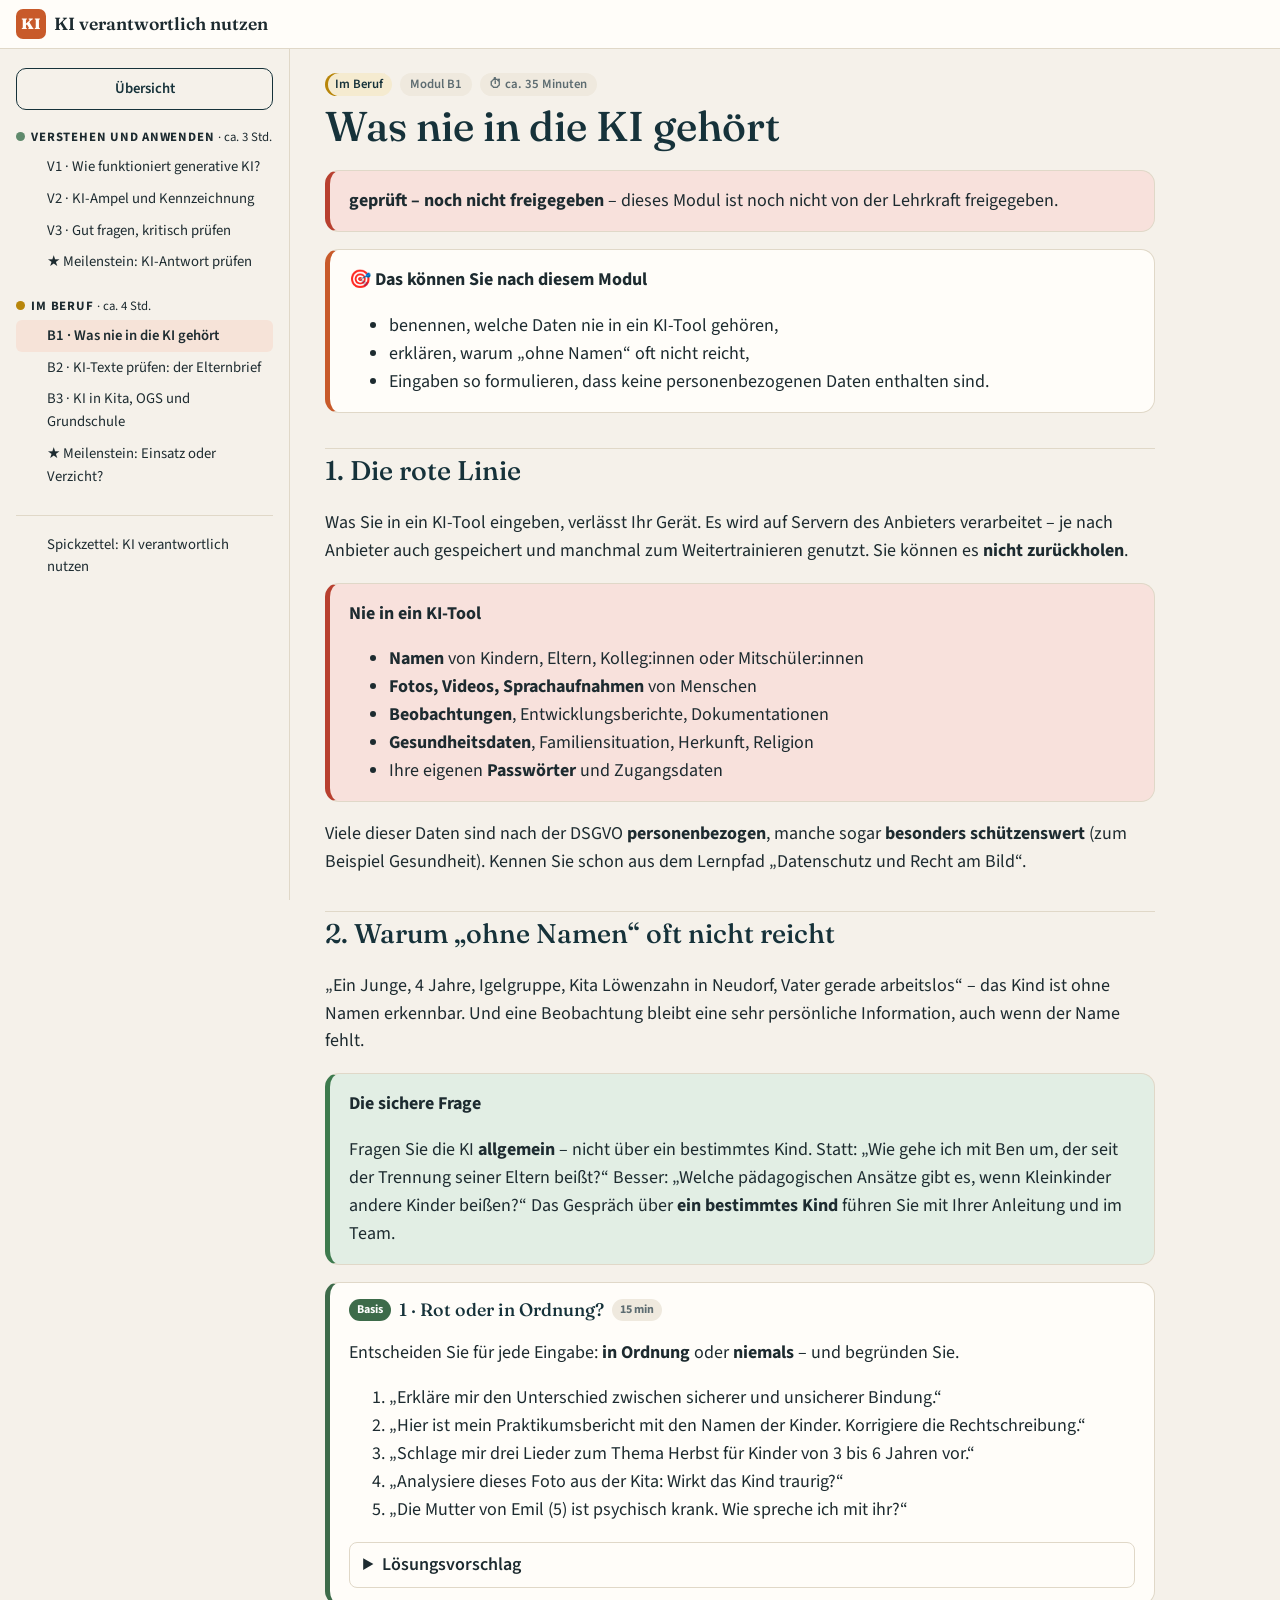
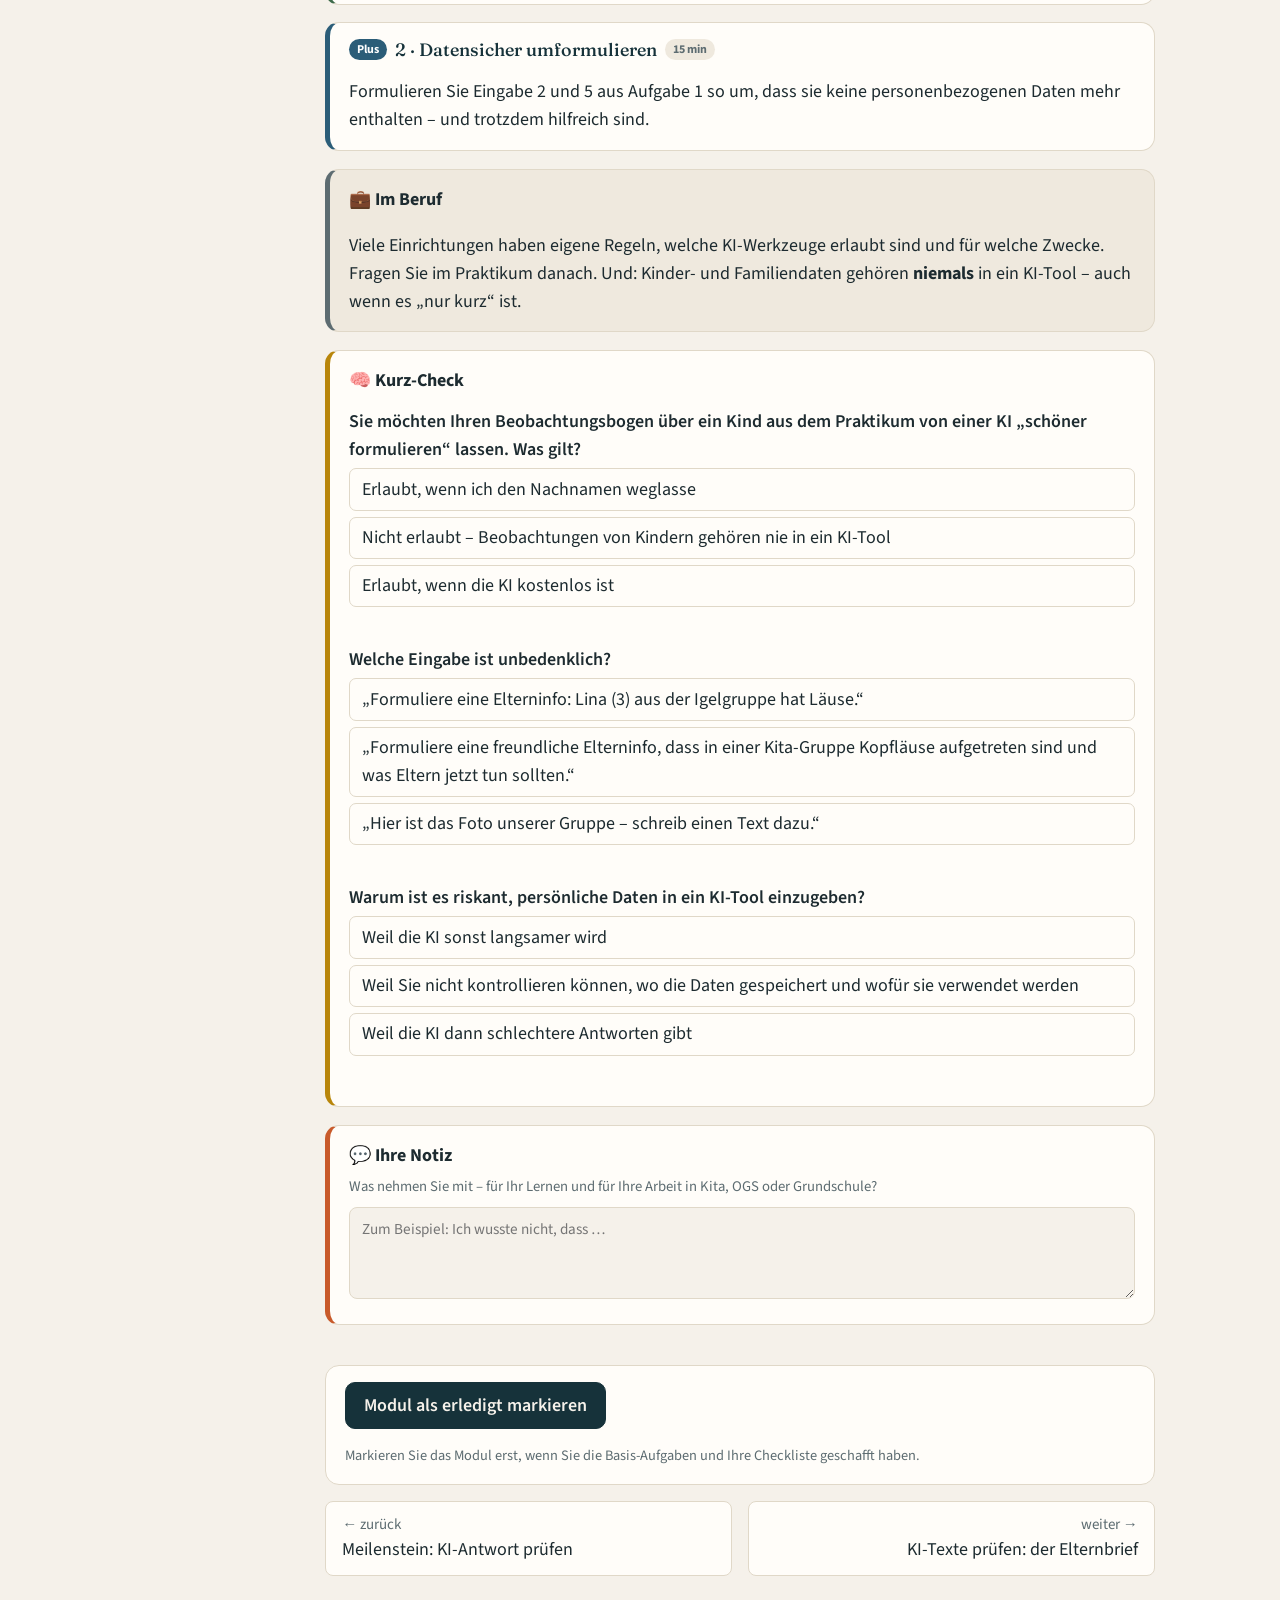
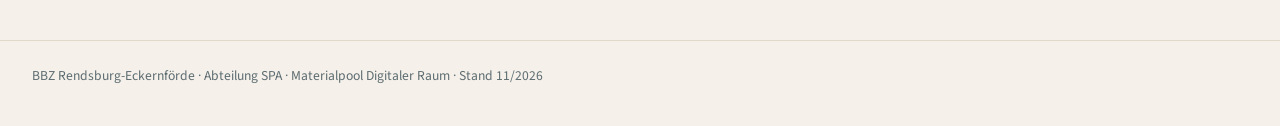
==== docs/b1-was-nie-in-die-ki-gehort.html @ ef4f95c1 "Lernpfad KI verantwortlich nutzen: 8 Module (geprüft), Spickzettel, Lehrkräfteseite, Quellen; Web-Ve" ====
<!doctype html>
<html lang="de">
<head>
<meta charset="utf-8">
<meta name="viewport" content="width=device-width, initial-scale=1">
<title>Was nie in die KI gehört – KI verantwortlich nutzen</title>
<link rel="stylesheet" href="assets/css/style.css">
<link rel="stylesheet" href="assets/css/kurs.css">
<script src="assets/js/kurs.js"></script>
<script src="assets/js/medien.js" defer></script>
<script src="assets/js/app.js" defer></script>
</head>
<body data-module="b1">
<header id="topbar"></header>
<div class="layout">
<nav id="sidebar" aria-label="Lernpfad"></nav>
<main>
<div class="box warn"><strong>geprüft – noch nicht freigegeben</strong> – dieses Modul ist noch nicht von der Lehrkraft freigegeben.</div><div class="box goals"><div class="box-title">🎯 Das können Sie nach diesem Modul</div><ul><li>benennen, welche Daten nie in ein KI-Tool gehören,</li><li>erklären, warum „ohne Namen“ oft nicht reicht,</li><li>Eingaben so formulieren, dass keine personenbezogenen Daten enthalten sind.</li></ul></div><h2>1. Die rote Linie</h2>
<p>Was Sie in ein KI-Tool eingeben, verlässt Ihr Gerät. Es wird auf Servern des Anbieters verarbeitet – je nach Anbieter auch gespeichert und manchmal zum Weitertrainieren genutzt. Sie können es <strong>nicht zurückholen</strong>.</p>
<div class="box warn"><div class="box-title">Nie in ein KI-Tool</div><ul>
<li><strong>Namen</strong> von Kindern, Eltern, Kolleg:innen oder Mitschüler:innen</li>
<li><strong>Fotos, Videos, Sprachaufnahmen</strong> von Menschen</li>
<li><strong>Beobachtungen</strong>, Entwicklungsberichte, Dokumentationen</li>
<li><strong>Gesundheitsdaten</strong>, Familiensituation, Herkunft, Religion</li>
<li>Ihre eigenen <strong>Passwörter</strong> und Zugangsdaten</li>
</ul>
</div><p>Viele dieser Daten sind nach der DSGVO <strong>personenbezogen</strong>, manche sogar <strong>besonders schützenswert</strong> (zum Beispiel Gesundheit). Kennen Sie schon aus dem Lernpfad „Datenschutz und Recht am Bild“.</p>
<h2>2. Warum „ohne Namen“ oft nicht reicht</h2>
<p>„Ein Junge, 4 Jahre, Igelgruppe, Kita Löwenzahn in Neudorf, Vater gerade arbeitslos“ – das Kind ist ohne Namen erkennbar. Und eine Beobachtung bleibt eine sehr persönliche Information, auch wenn der Name fehlt.</p>
<div class="box tip"><div class="box-title">Die sichere Frage</div><p>Fragen Sie die KI <strong>allgemein</strong> – nicht über ein bestimmtes Kind.
Statt: „Wie gehe ich mit Ben um, der seit der Trennung seiner Eltern beißt?“
Besser: „Welche pädagogischen Ansätze gibt es, wenn Kleinkinder andere Kinder beißen?“
Das Gespräch über <strong>ein bestimmtes Kind</strong> führen Sie mit Ihrer Anleitung und im Team.</p>
</div><div class="box task basis"><div class="task-head"><span class="lvl basis">Basis</span><h3>1 · Rot oder in Ordnung?</h3><span class="lvl time">15 min</span></div><p>Entscheiden Sie für jede Eingabe: <strong>in Ordnung</strong> oder <strong>niemals</strong> – und begründen Sie.</p>
<ol>
<li>„Erkläre mir den Unterschied zwischen sicherer und unsicherer Bindung.“</li>
<li>„Hier ist mein Praktikumsbericht mit den Namen der Kinder. Korrigiere die Rechtschreibung.“</li>
<li>„Schlage mir drei Lieder zum Thema Herbst für Kinder von 3 bis 6 Jahren vor.“</li>
<li>„Analysiere dieses Foto aus der Kita: Wirkt das Kind traurig?“</li>
<li>„Die Mutter von Emil (5) ist psychisch krank. Wie spreche ich mit ihr?“</li>
</ol>
<details><summary>Lösungsvorschlag</summary><ol>
<li><strong>In Ordnung</strong> – allgemeine Fachfrage.</li>
<li><strong>Niemals</strong> – Namen und Praxisdaten. Erst alle Namen und erkennbaren Angaben entfernen; Beobachtungen ganz herauslassen.</li>
<li><strong>In Ordnung.</strong></li>
<li><strong>Niemals</strong> – Foto eines Kindes.</li>
<li><strong>Niemals</strong> – Name und Gesundheitsdaten. Allgemein fragen („Wie führe ich ein wertschätzendes Elterngespräch in einer belastenden Familiensituation?“) und den konkreten Fall mit der Anleitung besprechen.</li>
</ol>
</details></div><div class="box task plus"><div class="task-head"><span class="lvl plus">Plus</span><h3>2 · Datensicher umformulieren</h3><span class="lvl time">15 min</span></div><p>Formulieren Sie Eingabe 2 und 5 aus Aufgabe 1 so um, dass sie keine personenbezogenen Daten mehr enthalten – und trotzdem hilfreich sind.</p>
</div><div class="box note"><div class="box-title">💼 Im Beruf</div><p>Viele Einrichtungen haben eigene Regeln, welche KI-Werkzeuge erlaubt sind und für welche Zwecke. Fragen Sie im Praktikum danach. Und: Kinder- und Familiendaten gehören <strong>niemals</strong> in ein KI-Tool – auch wenn es „nur kurz“ ist.</p>
</div><div class="box quiz"><div class="box-title">🧠 Kurz-Check</div><div class="qa" data-right="2"><p class="q">Sie möchten Ihren Beobachtungsbogen über ein Kind aus dem Praktikum von einer KI „schöner formulieren“ lassen. Was gilt?</p><ol><li>Erlaubt, wenn ich den Nachnamen weglasse</li><li>Nicht erlaubt – Beobachtungen von Kindern gehören nie in ein KI-Tool</li><li>Erlaubt, wenn die KI kostenlos ist</li></ol><p class="fb" data-ok="Richtig. Beobachtungen sind sehr persönliche Daten über ein Kind – sie gehören nie in ein KI-Tool." data-no="Auch ohne Nachnamen bleibt die Beobachtung eine persönliche Information über ein bestimmtes Kind. Sie gehört nie in ein KI-Tool."></p></div><div class="qa" data-right="2"><p class="q">Welche Eingabe ist unbedenklich?</p><ol><li>„Formuliere eine Elterninfo: Lina (3) aus der Igelgruppe hat Läuse.“</li><li>„Formuliere eine freundliche Elterninfo, dass in einer Kita-Gruppe Kopfläuse aufgetreten sind und was Eltern jetzt tun sollten.“</li><li>„Hier ist das Foto unserer Gruppe – schreib einen Text dazu.“</li></ol><p class="fb" data-ok="Genau. Allgemein formuliert, ohne Namen, Gruppe oder Foto." data-no="Namen, Gruppen und Fotos machen Kinder erkennbar. Formulieren Sie die Eingabe allgemein."></p></div><div class="qa" data-right="2"><p class="q">Warum ist es riskant, persönliche Daten in ein KI-Tool einzugeben?</p><ol><li>Weil die KI sonst langsamer wird</li><li>Weil Sie nicht kontrollieren können, wo die Daten gespeichert und wofür sie verwendet werden</li><li>Weil die KI dann schlechtere Antworten gibt</li></ol><p class="fb" data-ok="Richtig. Eingaben werden je nach Anbieter gespeichert und können weiterverwendet werden." data-no="Das Problem ist die Kontrolle: Eingaben können gespeichert und weiterverwendet werden."></p></div></div>
</main>
</div>
<footer class="site">BBZ Rendsburg-Eckernförde · Abteilung SPA · Materialpool Digitaler Raum · Stand 11/2026</footer>
</body>
</html>
---- docs/assets/css/style.css ----
/* Lernpfad-Baukasten – gemeinsames Design aller Lernpfade (BBZ Rendsburg-Eckernförde).
   Kursspezifisches (Farben der Stufen und Varianten) steht in kurs.css, die bauen.py erzeugt.
   Schriften lokal eingebunden (SIL Open Font License, siehe assets/fonts/). */

@font-face {
  font-family: "Fraunces"; font-style: normal; font-display: swap; font-weight: 100 900;
  src: url(../fonts/fraunces-latin-opsz-normal.woff2) format("woff2-variations");
}
@font-face {
  font-family: "Source Sans 3"; font-style: normal; font-display: swap; font-weight: 200 900;
  src: url(../fonts/source-sans-3-latin-wght-normal.woff2) format("woff2-variations");
}
@font-face {
  font-family: "Source Sans 3"; font-style: italic; font-display: swap; font-weight: 200 900;
  src: url(../fonts/source-sans-3-latin-wght-italic.woff2) format("woff2-variations");
}

:root {
  --bg: #f5f1ea;
  --surface: #fffdf9;
  --surface-2: #efe9de;
  --text: #1d2b30;
  --deep: #16323a;
  --muted: #5d6c71;
  --border: #e0d8c8;
  --accent: #c85a2a;
  --accent-soft: #f6e3d8;
  /* Farbplätze für Stufen (kurs.css ordnet die Stufen zu) */
  --lv-1: #5f8a6c; --lv-1-soft: #e2ece4;
  --lv-2: #b8860b; --lv-2-soft: #f5ebd0;
  --lv-3: #c85a2a; --lv-3-soft: #f6e3d8;
  --lv-4: #2b6f7c; --lv-4-soft: #dcecef;
  --lv-5: #7a5a9a; --lv-5-soft: #ece4f3;
  --ok: #3d7a4d;
  --ok-soft: #e2eee4;
  --warn: #7d5e08;
  --warn-soft: #fbf0d2;
  --bad: #b8402f;
  --bad-soft: #f8e1dc;
  /* Farbplätze für Varianten des Umschalters (z. B. zwei Programme) */
  --v-1: #b7472a;
  --v-2: #2b6f7c;
  --v-3: #7a5a9a;
  --hl: #d99a1e;
  --radius: 14px;
  --shadow: none;
  --font: "Source Sans 3", Arial, sans-serif;
  --font-head: "Fraunces", Georgia, serif;
}

@media (prefers-color-scheme: dark) {
  :root {
    --bg: #121c1f;
    --surface: #1a272b;
    --surface-2: #223237;
    --text: #e7ecec;
    --deep: #cfe0e2;
    --muted: #9fb0b4;
    --border: #2c3d42;
    --accent: #ec8a5a;
    --accent-soft: #3a2820;
    --lv-1: #8fbf9b; --lv-1-soft: #1f3327;
    --lv-2: #e2b34a; --lv-2-soft: #3a3016;
    --lv-3: #ec8a5a; --lv-3-soft: #3a2820;
    --lv-4: #6cc3d1; --lv-4-soft: #17333a;
    --lv-5: #b99ad8; --lv-5-soft: #2d2438;
    --ok: #8fbf9b; --ok-soft: #1f3327;
    --warn: #e2b34a; --warn-soft: #3a3016;
    --bad: #f08a7a; --bad-soft: #3d201c;
    --v-1: #f08a6a;
    --v-2: #6cc3d1;
    --v-3: #b99ad8;
    --hl: #e2b34a;
  }
}

* { box-sizing: border-box; }
html { scroll-behavior: smooth; }
body {
  margin: 0;
  background: var(--bg);
  color: var(--text);
  font-family: var(--font);
  font-size: 18px;
  line-height: 1.55;
}
img { max-width: 100%; height: auto; }
a { color: var(--accent); }
h1, h2, h3 { font-family: var(--font-head); font-weight: 500; color: var(--deep); line-height: 1.15; }
h4 { line-height: 1.25; }
h2 { margin-top: 2.2rem; padding-top: .4rem; border-top: 1px solid var(--border); }
h3 { margin-top: 1.6rem; }

/* ---------- Kopfzeile ---------- */
.topbar {
  position: sticky; top: 0; z-index: 20;
  display: flex; align-items: center; gap: 1rem; flex-wrap: wrap;
  padding: .55rem 1rem;
  background: var(--surface);
  border-bottom: 1px solid var(--border);
}
.brand { font-family: var(--font-head); font-weight: 600; font-size: 1.1rem; text-decoration: none; color: var(--text); display: flex; align-items: center; gap: .5rem; }
.brand .logo {
  width: 30px; height: 30px; border-radius: 7px; background: var(--accent); color: var(--surface);
  display: grid; place-items: center; font-size: 15px; font-weight: 800;
}
.topbar .spacer { flex: 1; }
.menu-btn { display: none; }

.app-switch { display: inline-flex; border: 1px solid var(--border); border-radius: 999px; overflow: hidden; }
.app-switch button {
  border: 0; background: transparent; color: var(--text); font: inherit; font-size: .88rem;
  padding: .3rem .8rem; cursor: pointer;
}
.app-switch button[aria-pressed="true"] { background: var(--text); color: var(--bg); }
.app-switch-label { font-size: .85rem; color: var(--muted); }
@media (max-width: 560px) { .app-switch-label { display: none; } }

/* ---------- Layout ---------- */
.layout { display: grid; grid-template-columns: 290px minmax(0, 1fr); max-width: 1320px; margin: 0 auto; }
.layout.wide { grid-template-columns: minmax(0, 1fr); }
#sidebar {
  position: sticky; top: var(--topbar-h, 52px); align-self: start;
  height: calc(100vh - var(--topbar-h, 52px)); overflow-y: auto; overscroll-behavior: contain;
  padding: 1.2rem 1rem 2rem; border-right: 1px solid var(--border);
  font-size: .92rem;
}
#sidebar h4 { margin: 1.2rem 0 .4rem; font-size: .8rem; text-transform: uppercase; letter-spacing: .06em; }
#sidebar h4 .dot { display: inline-block; width: 9px; height: 9px; border-radius: 50%; margin-right: .4rem; }
#sidebar ul { list-style: none; margin: 0; padding: 0; }
#sidebar li a {
  display: flex; gap: .45rem; align-items: baseline;
  padding: .28rem .5rem; border-radius: 6px; text-decoration: none; color: var(--text);
}
#sidebar li a:hover { background: var(--surface-2); }
#sidebar li a.current { background: var(--accent-soft); font-weight: 600; }
#sidebar li a .tick { width: 1.1em; flex: none; color: var(--ok); }
#sidebar .extra { margin-top: 1.4rem; border-top: 1px solid var(--border); padding-top: .8rem; }

main { padding: 1.5rem 2.2rem 4rem; max-width: 900px; width: 100%; }
.layout.wide main { max-width: 1100px; margin: 0 auto; }

@media (max-width: 900px) {
  .layout { grid-template-columns: minmax(0, 1fr); }
  #sidebar {
    display: none; position: fixed; top: var(--topbar-h, 52px); left: 0; right: 0; bottom: 0;
    height: auto; max-height: none; align-self: stretch; z-index: 15;
    background: var(--surface); border: 0; -webkit-overflow-scrolling: touch;
  }
  body.nav-open #sidebar { display: block; }
  body.nav-open { overflow: hidden; }
  .menu-btn { display: inline-block; border: 1px solid var(--border); background: var(--surface); color: var(--text); border-radius: 8px; padding: .25rem .6rem; font: inherit; }
  main { padding: 1rem 16px 3rem; }
  body { font-size: 16px; }
}

/* ---------- Modulkopf ---------- */
.mod-head { margin-bottom: 1.2rem; }
.badges { display: flex; gap: .5rem; flex-wrap: wrap; margin-bottom: .4rem; }
.badge {
  display: inline-block; font-size: .8rem; font-weight: 600; padding: .12rem .6rem; border-radius: 999px;
  background: var(--surface-2); color: var(--muted);
}
.mod-head h1 { margin: .3rem 0 .4rem; font-size: clamp(1.9rem, 4.5vw, 2.6rem); }

/* ---------- Kästen ---------- */
.box {
  background: var(--surface); border: 1px solid var(--border); border-radius: var(--radius);
  padding: 1rem 1.2rem; margin: 1.1rem 0; box-shadow: var(--shadow);
}
.box > :first-child { margin-top: 0; }
.box > :last-child { margin-bottom: 0; }
.box .box-title { font-weight: 700; display: flex; gap: .5rem; align-items: center; margin-bottom: .4rem; }
.goals { border-left: 5px solid var(--accent); }
.tip { border-left: 5px solid var(--ok); background: var(--ok-soft); }
.design { border-left: 5px solid var(--hl); background: var(--warn-soft); }
.warn { border-left: 5px solid var(--bad); background: var(--bad-soft); }
.note { border-left: 5px solid var(--muted); background: var(--surface-2); }

/* App-spezifische Anleitungen */
.how { border-top: 4px solid var(--border); }
.how .app-label {
  display: inline-block; font-size: .78rem; font-weight: 700; letter-spacing: .03em; color: var(--surface);
  padding: .1rem .55rem; border-radius: 5px; margin-bottom: .5rem;
}
html[data-app="both"] .both-grid { display: grid; grid-template-columns: 1fr 1fr; gap: 1rem; align-items: start; }
html[data-app="both"] .both-grid > .box { margin: 0; }
@media (max-width: 900px) { html[data-app="both"] .both-grid { display: block; } html[data-app="both"] .both-grid > .box { margin: 1rem 0; } }

ol.steps, .schritte ol { padding-left: 1.4rem; }
ol.steps > li, .schritte ol > li { margin: .35rem 0; }
ol.steps > li::marker, .schritte ol > li::marker { font-weight: 700; color: var(--accent); }

/* Menüpfade und Tasten */
.path { white-space: normal; }
.path .seg {
  display: inline-block; padding: 0 .4rem; margin: .1rem 0; border-radius: 5px;
  background: var(--surface-2); border: 1px solid var(--border); font-weight: 600; font-size: .93em;
}
.path .sep { color: var(--muted); margin: 0 .2rem; }
kbd {
  display: inline-block; font-family: inherit; font-size: .85em; font-weight: 600;
  padding: .02rem .4rem; border: 1px solid var(--border); border-bottom-width: 3px;
  border-radius: 5px; background: var(--surface);
}

/* ---------- Ribbon-Schema ---------- */
figure { margin: 1.1rem 0; }
figcaption { font-size: .88rem; color: var(--muted); margin-top: .35rem; }
.ribbon {
  border: 1px solid var(--border); border-radius: 8px; overflow: hidden;
  background: var(--surface); font-size: .82rem; box-shadow: var(--shadow);
}
.ribbon .rb-title {
  display: flex; align-items: center; gap: .5rem; padding: .25rem .6rem; color: var(--surface); font-weight: 600; font-size: .78rem;
}
.ribbon .rb-tabs { display: flex; flex-wrap: wrap; gap: 0; padding: 0 .3rem; background: var(--surface-2); border-bottom: 1px solid var(--border); }
.ribbon .rb-tab { padding: .25rem .45rem; color: var(--muted); white-space: nowrap; }
.ribbon .rb-tab.on {
  color: var(--text); font-weight: 700; background: var(--surface);
  border: 1px solid var(--border); border-bottom-color: var(--surface); margin-bottom: -1px;
  border-radius: 6px 6px 0 0; outline: 3px solid var(--hl); outline-offset: -3px;
}
.ribbon .rb-body { display: flex; flex-wrap: wrap; gap: .4rem; padding: .55rem; align-items: stretch; }
.ribbon .rb-group {
  display: flex; flex-direction: column; justify-content: space-between;
  border: 1px solid var(--border); border-radius: 6px; padding: .3rem .4rem .2rem; min-width: 60px;
  background: var(--surface);
}
.ribbon .rb-btns { display: flex; flex-wrap: wrap; gap: .25rem; }
.ribbon .rb-btn {
  position: relative; padding: .28rem .5rem; border-radius: 5px; border: 1px solid transparent; white-space: nowrap;
}
.ribbon .rb-btn.on { border: 2px solid var(--hl); background: var(--warn-soft); font-weight: 700; }
.ribbon .rb-btn .num {
  position: absolute; top: -9px; right: -9px; width: 18px; height: 18px; border-radius: 50%;
  background: var(--hl); color: #111; font-size: .7rem; font-weight: 800; display: grid; place-items: center;
}
.ribbon .rb-glabel { text-align: center; color: var(--muted); font-size: .72rem; margin-top: .25rem; }
.ribbon .rb-menu {
  margin: 0 .5rem .6rem auto; max-width: 320px; border: 1px solid var(--border); border-radius: 6px;
  background: var(--surface); box-shadow: 0 4px 14px rgba(0,0,0,.12); overflow: hidden;
}
.ribbon .rb-menu .rb-mhead { font-size: .72rem; color: var(--muted); padding: .3rem .6rem 0; }
.ribbon .rb-menu div.it { padding: .25rem .6rem; }
.ribbon .rb-menu div.it.on { background: var(--warn-soft); font-weight: 700; border-left: 4px solid var(--hl); }

/* rechte Seitenleiste (OnlyOffice) bzw. Aufgabenbereich (PowerPoint) */
.sidepanel {
  max-width: 340px; border: 1px solid var(--border); border-radius: 8px; background: var(--surface);
  font-size: .82rem; box-shadow: var(--shadow); overflow: hidden;
}
.sidepanel .sp-head { padding: .35rem .7rem; font-weight: 700; color: var(--surface); }
.sidepanel .sp-row { padding: .25rem .7rem; border-top: 1px solid var(--border); }
.sidepanel .sp-row.h { color: var(--muted); font-size: .72rem; text-transform: uppercase; letter-spacing: .05em; background: var(--surface-2); }
.sidepanel .sp-row.on { background: var(--warn-soft); font-weight: 700; border-left: 4px solid var(--hl); }

/* Screenshot-Platzhalter */
.shot img { border: 1px solid var(--border); border-radius: 8px; display: block; cursor: zoom-in; }
.shot .placeholder {
  border: 2px dashed var(--border); border-radius: 8px; padding: 1rem; background: var(--surface-2);
  color: var(--muted); font-size: .88rem;
}
.shot .placeholder strong { color: var(--text); }
.shot .placeholder code { font-size: .8rem; word-break: break-all; }

/* ---------- Videos ---------- */
.media { display: grid; gap: .6rem; }
.media-item {
  display: flex; gap: .8rem; align-items: flex-start; padding: .6rem .8rem;
  border: 1px solid var(--border); border-radius: 8px; background: var(--surface); text-decoration: none; color: var(--text);
}
.media-item:hover { border-color: var(--accent); }
.media-item .ico {
  flex: none; width: 36px; height: 36px; border-radius: 8px; display: grid; place-items: center; color: var(--surface); font-size: 1rem;
}
.media-item .meta { font-size: .8rem; color: var(--muted); }
.media-item .t { font-weight: 600; }

/* ---------- Aufgaben ---------- */
.task { border-left: 5px solid var(--accent); }
.task .task-head { display: flex; flex-wrap: wrap; gap: .5rem; align-items: center; margin-bottom: .3rem; }
.task .task-head h3 { margin: 0; font-size: 1.12rem; }
.lvl {
  font-size: .75rem; font-weight: 700; padding: .08rem .5rem; border-radius: 999px; color: #fff;
}
.lvl.basis { background: #3d6b4a; }
.lvl.plus { background: #2b5d78; }
.lvl.kreativ { background: #8a3f6e; }
.lvl.time { background: var(--surface-2); color: var(--muted); }
.task.basis { border-left-color: #3d6b4a; }
.task.plus { border-left-color: #2b5d78; }
.task.kreativ { border-left-color: #8a3f6e; }

ul.check { list-style: none; padding-left: 0; }
ul.check li { display: flex; gap: .55rem; align-items: flex-start; margin: .3rem 0; }
ul.check input { margin-top: .35rem; width: 1.05rem; height: 1.05rem; accent-color: var(--ok); flex: none; }
ul.check li.done label { color: var(--muted); }
.check-title { font-weight: 700; margin-top: .8rem; font-size: .95rem; }

details {
  border: 1px solid var(--border); border-radius: 8px; padding: .5rem .8rem; margin: .7rem 0; background: var(--surface);
}
details summary { cursor: pointer; font-weight: 600; }
details[open] summary { margin-bottom: .4rem; }

/* ---------- Quiz ---------- */
.quiz { border-left: 5px solid var(--lv-2); }
.quiz .q { font-weight: 600; margin: .8rem 0 .3rem; }
.quiz ol { list-style: none; padding: 0; margin: 0; display: grid; gap: .35rem; }
.quiz li button {
  width: 100%; text-align: left; font: inherit; color: var(--text); cursor: pointer;
  padding: .4rem .7rem; border: 1px solid var(--border); border-radius: 7px; background: var(--surface);
}
.quiz li button:hover { border-color: var(--lv-2); }
.quiz li button.right { background: var(--ok-soft); border-color: var(--ok); }
.quiz li button.wrong { background: var(--bad-soft); border-color: var(--bad); }
.quiz .fb { min-height: 1.4em; margin: .3rem 0 .6rem; font-size: .92rem; }

/* ---------- Notizen, Selbstcheck, Ampel ---------- */
textarea {
  width: 100%; min-height: 80px; font: inherit; font-size: .95rem; padding: .6rem .7rem;
  border-radius: 8px; border: 1px solid var(--border); background: var(--bg); color: var(--text); resize: vertical;
}
.note-box { border-left: 5px solid var(--accent); }
.selfcheck .scq { margin: 0 0 1rem; }
.selfcheck .scq p { margin: 0 0 .4rem; font-weight: 600; }
.opts { display: flex; flex-wrap: wrap; gap: .5rem; }
.opts label {
  display: flex; align-items: center; gap: .4rem; padding: .35rem .85rem; cursor: pointer;
  border: 1px solid var(--border); border-radius: 999px; background: var(--bg);
}
.opts input { accent-color: var(--accent); }
.opts label:has(input:checked) { border-color: var(--accent); background: var(--accent-soft); }
#suggest { min-height: 1.6em; margin: .2rem 0 0; }
.ampel { display: grid; gap: .5rem; margin: .6rem 0; }
.ampel > div { display: flex; gap: .6rem; align-items: flex-start; padding: .5rem .7rem; border-radius: 8px; background: var(--surface); border: 1px solid var(--border); }
.ampel .dot { flex: none; width: 13px; height: 13px; border-radius: 50%; margin-top: .4rem; }
.ampel .g { background: #16a34a; } .ampel .y { background: #eab308; } .ampel .r { background: #dc2626; }

/* ---------- Abschluss & Pager ---------- */
.done-wrap { margin: 2.5rem 0 1rem; padding: 1rem 1.2rem; border-radius: var(--radius); background: var(--surface); border: 1px solid var(--border); display: flex; gap: 1rem; align-items: center; flex-wrap: wrap; }
.btn {
  display: inline-block; font: inherit; font-weight: 600; cursor: pointer; text-decoration: none;
  padding: .55rem 1.1rem; border-radius: 10px; border: 1px solid var(--deep); background: var(--deep); color: var(--bg);
}
.btn.secondary { background: transparent; color: var(--deep); }
.btn.is-done { background: var(--ok); border-color: var(--ok); }
.pager { display: flex; justify-content: space-between; gap: 1rem; margin-top: 1rem; }
.pager a { flex: 1; padding: .7rem 1rem; border: 1px solid var(--border); border-radius: 8px; text-decoration: none; color: var(--text); background: var(--surface); }
.pager a:hover { border-color: var(--accent); }
.pager a small { display: block; color: var(--muted); }
.pager a.next { text-align: right; }

/* ---------- Startseite ---------- */
.hero { padding: 2rem 0 1rem; }
.hero { position: relative; }
.hero h1 { font-size: clamp(2.2rem, 6vw, 3.4rem); margin: 0 0 .5rem; max-width: 16ch; }
.hero .logo-bbz { position: absolute; top: 1.2rem; right: 0; width: 120px; height: auto; border-radius: 6px; }
@media (max-width: 560px) { .hero .logo-bbz { width: 84px; top: .8rem; } .hero h1 { max-width: 11ch; } }
.hero p.lead { font-size: 1.15rem; color: var(--muted); max-width: 60ch; }
.levels { display: grid; grid-template-columns: repeat(3, 1fr); gap: 1rem; margin: 1.5rem 0; }
.levels.two { grid-template-columns: repeat(2, 1fr); }
@media (max-width: 900px) { .levels, .levels.two { grid-template-columns: 1fr; } }
.level-card {
  background: var(--surface); border: 1px solid var(--border); border-radius: var(--radius); padding: 1.1rem 1.2rem;
  border-top: 6px solid var(--border); box-shadow: var(--shadow); display: flex; flex-direction: column;
}
.level-card h2 { border: 0; margin: 0 0 .3rem; padding: 0; }
.level-card ul { padding-left: 1.1rem; margin: .5rem 0 1rem; font-size: .93rem; }
.level-card .btn { margin-top: auto; align-self: flex-start; }
.progress { height: 8px; border-radius: 99px; background: var(--surface-2); overflow: hidden; margin: .4rem 0 .2rem; }
.progress > span { display: block; height: 100%; background: var(--ok); width: 0; transition: width .3s; }
.progress-label { font-size: .8rem; color: var(--muted); }

table { border-collapse: collapse; width: 100%; font-size: .93rem; margin: 1rem 0; }
th, td { border: 1px solid var(--border); padding: .45rem .6rem; text-align: left; vertical-align: top; }
th { background: var(--surface-2); }
.table-wrap { overflow-x: auto; }

.status { font-size: .75rem; font-weight: 700; padding: .05rem .45rem; border-radius: 99px; white-space: nowrap; }
.status.ok { background: var(--ok-soft); color: var(--ok); }
.status.open { background: var(--warn-soft); color: var(--warn); }

footer.site { max-width: 1320px; margin: 0 auto; padding: 1.5rem 2rem 2.5rem; color: var(--muted); font-size: .85rem; border-top: 1px solid var(--border); }

@media print {
  .topbar, #sidebar, .pager, .done-wrap, .app-switch { display: none !important; }
  .layout { display: block; }
  details { break-inside: avoid; }
  details:not([open]) > *:not(summary) { display: none; }
}

/* Übungsdateien */
.download { border-left: 5px solid var(--lv-2); background: var(--lv-2-soft); }
.download .btn { margin-top: .2rem; }

/* Dateinamen-Schema (Farben wie im Tafelbild) */
:root { --fn-ordner: #2e8b3a; --fn-datum: #c62828; --fn-titel: #1565c0; --fn-typ: #c77700; }
@media (prefers-color-scheme: dark) { :root { --fn-ordner: #7fd18a; --fn-datum: #ff8a80; --fn-titel: #82b1ff; --fn-typ: #ffb74d; } }
.fn-ordner { color: var(--fn-ordner); font-weight: 700; }
.fn-datum { color: var(--fn-datum); font-weight: 700; }
.fn-titel { color: var(--fn-titel); font-weight: 700; }
.fn-typ, .fn-version { color: var(--fn-typ); font-weight: 700; }
.fn-demo { font-family: ui-monospace, Consolas, monospace; font-size: .95rem; background: var(--surface); border: 1px solid var(--border); border-radius: 8px; padding: .7rem .9rem; margin: .5rem 0; overflow-x: auto; }
.fn-demo .fn-line { padding-left: 1.5rem; white-space: nowrap; }
.fn-legend { margin: .4rem 0 .6rem; }

/* Moodle-Paket (SCORM): Hinweise statt Links auf andere Module */
.pkg-hint { margin: 0 0 .8rem; font-size: .9rem; color: var(--muted); }
.pkg-link { text-decoration: underline dotted; cursor: help; }
/* Moodle-Paket: Kursnavigation aus Moodle */
.course-nav .nav-sub { margin: .35rem 0 .2rem; }
.course-nav .nav-sub-title { display: block; font-size: .78rem; font-weight: 700; color: var(--muted); padding: .2rem .5rem; }
.course-nav .nav-sub ul { margin: 0 0 0 .4rem; padding-left: .4rem; border-left: 2px solid var(--border); }
.course-nav .nav-sub.locked span, .course-nav .nav-locked { display: flex; gap: .4rem; padding: .35rem .5rem; color: var(--muted); opacity: .75; font-size: .9rem; }
.course-nav .nav-ico { font-size: .85em; }
.pager .pkg-locked { flex: 1; padding: .7rem 1rem; border: 1px dashed var(--border); border-radius: 8px; color: var(--muted); text-align: right; cursor: default; }
.pager .pkg-locked small { display: block; }
.pager .pkg-locked small:last-child { margin-top: .2rem; font-size: .8rem; }
/* Moodle-Startseite „Mein Lernpfad“ */
.continue-box { border-left: 5px solid var(--accent); }
.continue-main { margin: .4rem 0 0; }
.btn.big { font-size: 1.15rem; padding: .8rem 1.4rem; }
.unit-list { list-style: none; padding-left: 0 !important; }
.unit-list li { margin: .15rem 0; }
.muted { color: var(--muted); }
/* Einstufungstest */
.tq ol { list-style: none; padding: 0; margin: 0; display: grid; gap: .35rem; }
.tq li label { display: flex; gap: .5rem; align-items: baseline; padding: .5rem .8rem; border: 1px solid var(--border); border-radius: 8px; background: var(--surface); cursor: pointer; }
.tq li label:hover { border-color: var(--lv-2); }
.tq li label.right { background: var(--ok-soft); border-color: var(--ok); }
.tq li label.wrong { background: var(--bad-soft); border-color: var(--bad); }
.tq .q { font-weight: 600; margin: 1rem 0 .3rem; }
.tq .fb { min-height: 1.2em; margin: .3rem 0 .6rem; font-size: .92rem; }
/* Moodle-Paket: Umschalter Kompaktmodus (Moodle-Kopfzeile aus/ein) */
.kompakt-btn { border: 1px solid var(--border); background: var(--surface); color: var(--text); border-radius: 8px; padding: .2rem .55rem; font: inherit; font-size: 1.05rem; line-height: 1.2; cursor: pointer; margin-left: .4rem; }
.kompakt-btn:hover { border-color: var(--accent); }
/* Zugang (zugang.js, nur Web-Version): Sperrmaske, Code-Feld auf der Übersicht, Schlüssel-Kasten */
html.lp-gesperrt body > *:not(.lp-zugang), html.lp-teil-gesperrt main { visibility: hidden; }
.lp-zugang { position: fixed; inset: 0; z-index: 1000; display: flex; align-items: center; justify-content: center; padding: 16px; background: color-mix(in srgb, var(--bg) 92%, transparent); }
.lp-zugang-box { width: min(420px, 100%); background: var(--surface); color: var(--text); border: 1px solid var(--border); border-radius: var(--radius); box-shadow: var(--shadow); padding: 1.6rem 1.5rem 1.2rem; text-align: center; }
.lp-zugang-box h1 { font-size: 1.35rem; margin: .3rem 0 .5rem; }
.lp-zugang-icon { font-size: 2.2rem; line-height: 1; }
.lp-zugang-text { color: var(--muted); margin: 0 0 1rem; }
.lp-zugang-box label { display: block; font-weight: 600; text-align: left; }
.lp-zugang-box input, .lp-codefeld input { width: 100%; box-sizing: border-box; margin-top: .3rem; padding: .55rem .7rem; font: inherit; border: 1px solid var(--border); border-radius: 8px; background: var(--bg); color: var(--text); }
.lp-zugang-fehler { color: var(--bad); min-height: 1.2em; margin: .4rem 0; font-size: .92rem; }
.lp-codefeld { margin: .4rem 0 .8rem; padding: .6rem .7rem; border: 1px dashed var(--border); border-radius: 8px; font-size: .92rem; }
.lp-codefeld label { display: block; margin-bottom: .4rem; }
.lp-codefeld input { max-width: 14rem; margin: .3rem .4rem 0 0; }
.lp-schluessel { border-top-color: var(--hl); }
.lp-schluessel .lp-code code { font-size: 1.25rem; letter-spacing: .06em; padding: .2rem .6rem; }
---- docs/assets/css/kurs.css ----
/* Erzeugt von bauen.py: Farben der Stufen und Varianten dieses Kurses. */
:root {
  --lv-verstehen: var(--lv-1); --lv-verstehen-soft: var(--lv-1-soft);
  --lv-im-beruf: var(--lv-2); --lv-im-beruf-soft: var(--lv-2-soft);
}
.badge.lv-verstehen { background: var(--lv-verstehen-soft); color: var(--deep); box-shadow: inset 3px 0 0 var(--lv-verstehen); }
.level-card.verstehen { border-top-color: var(--lv-verstehen); }
.badge.lv-im-beruf { background: var(--lv-im-beruf-soft); color: var(--deep); box-shadow: inset 3px 0 0 var(--lv-im-beruf); }
.level-card.im-beruf { border-top-color: var(--lv-im-beruf); }
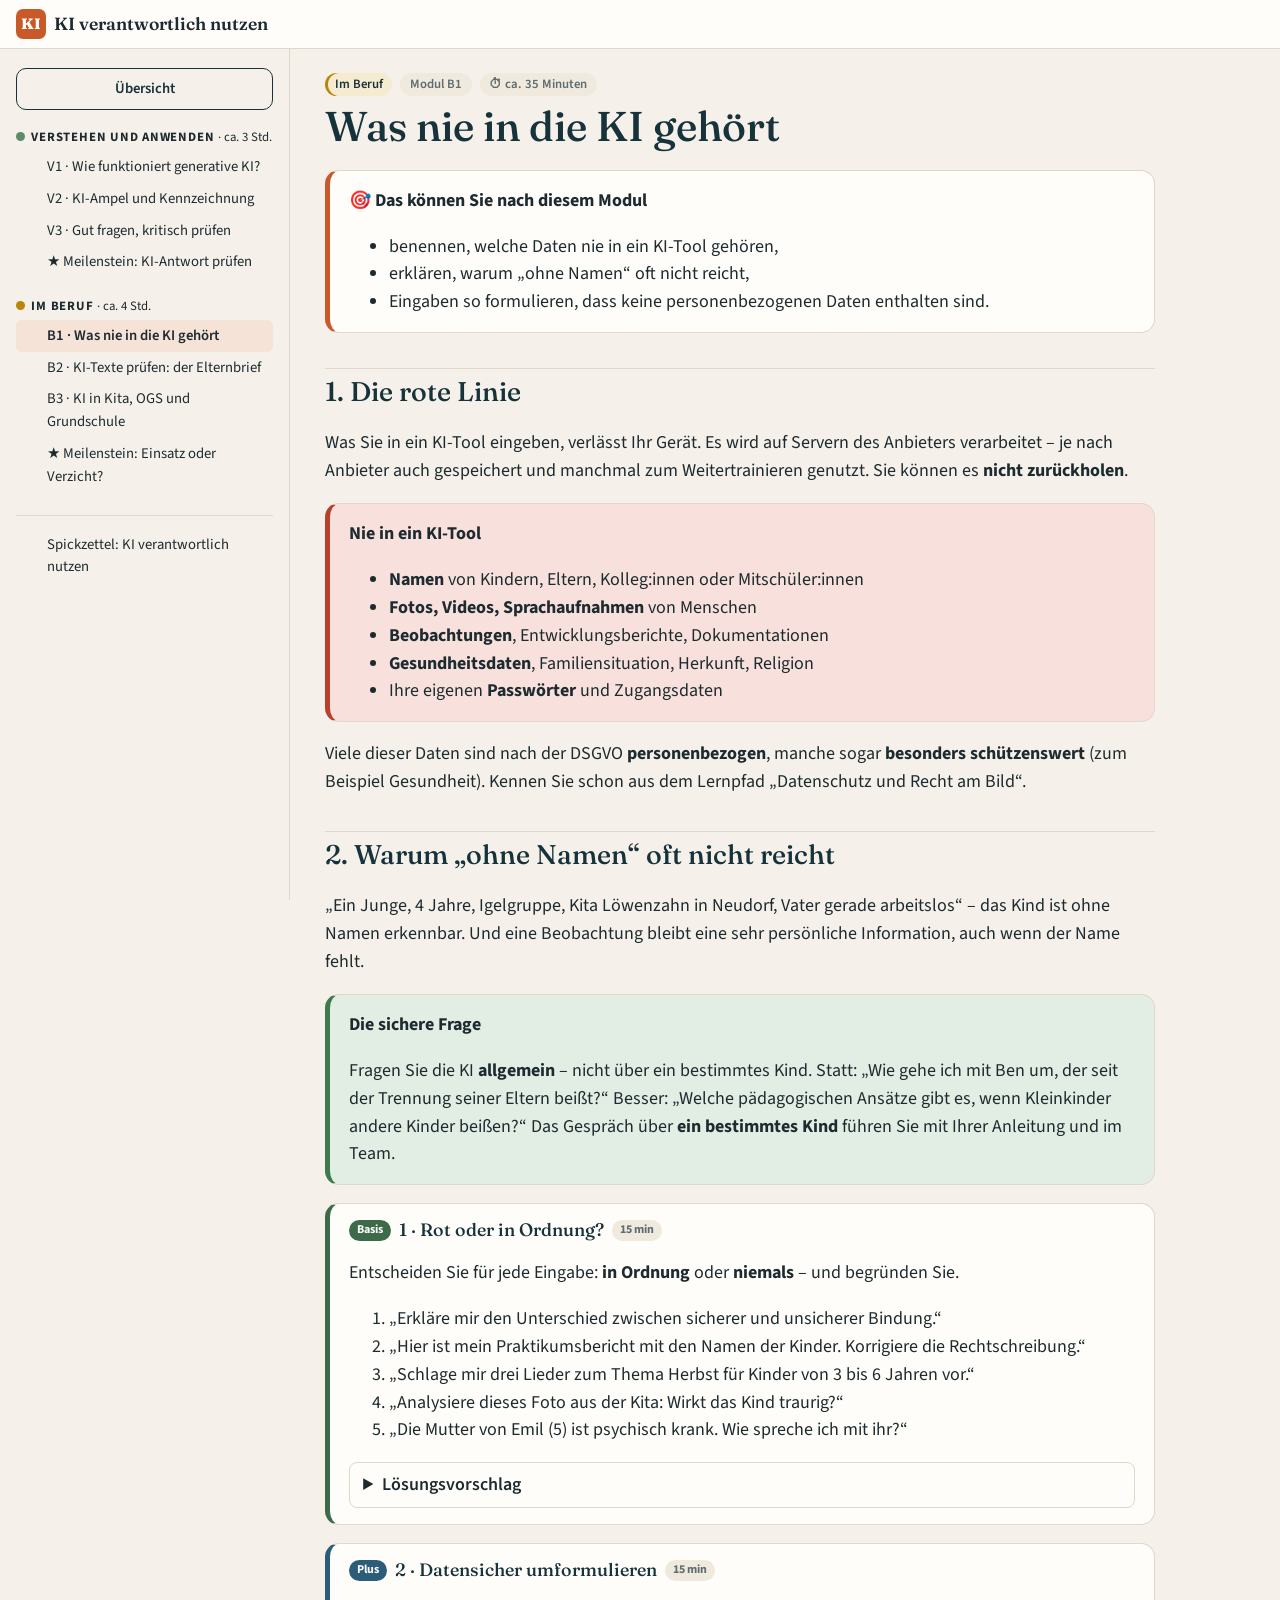
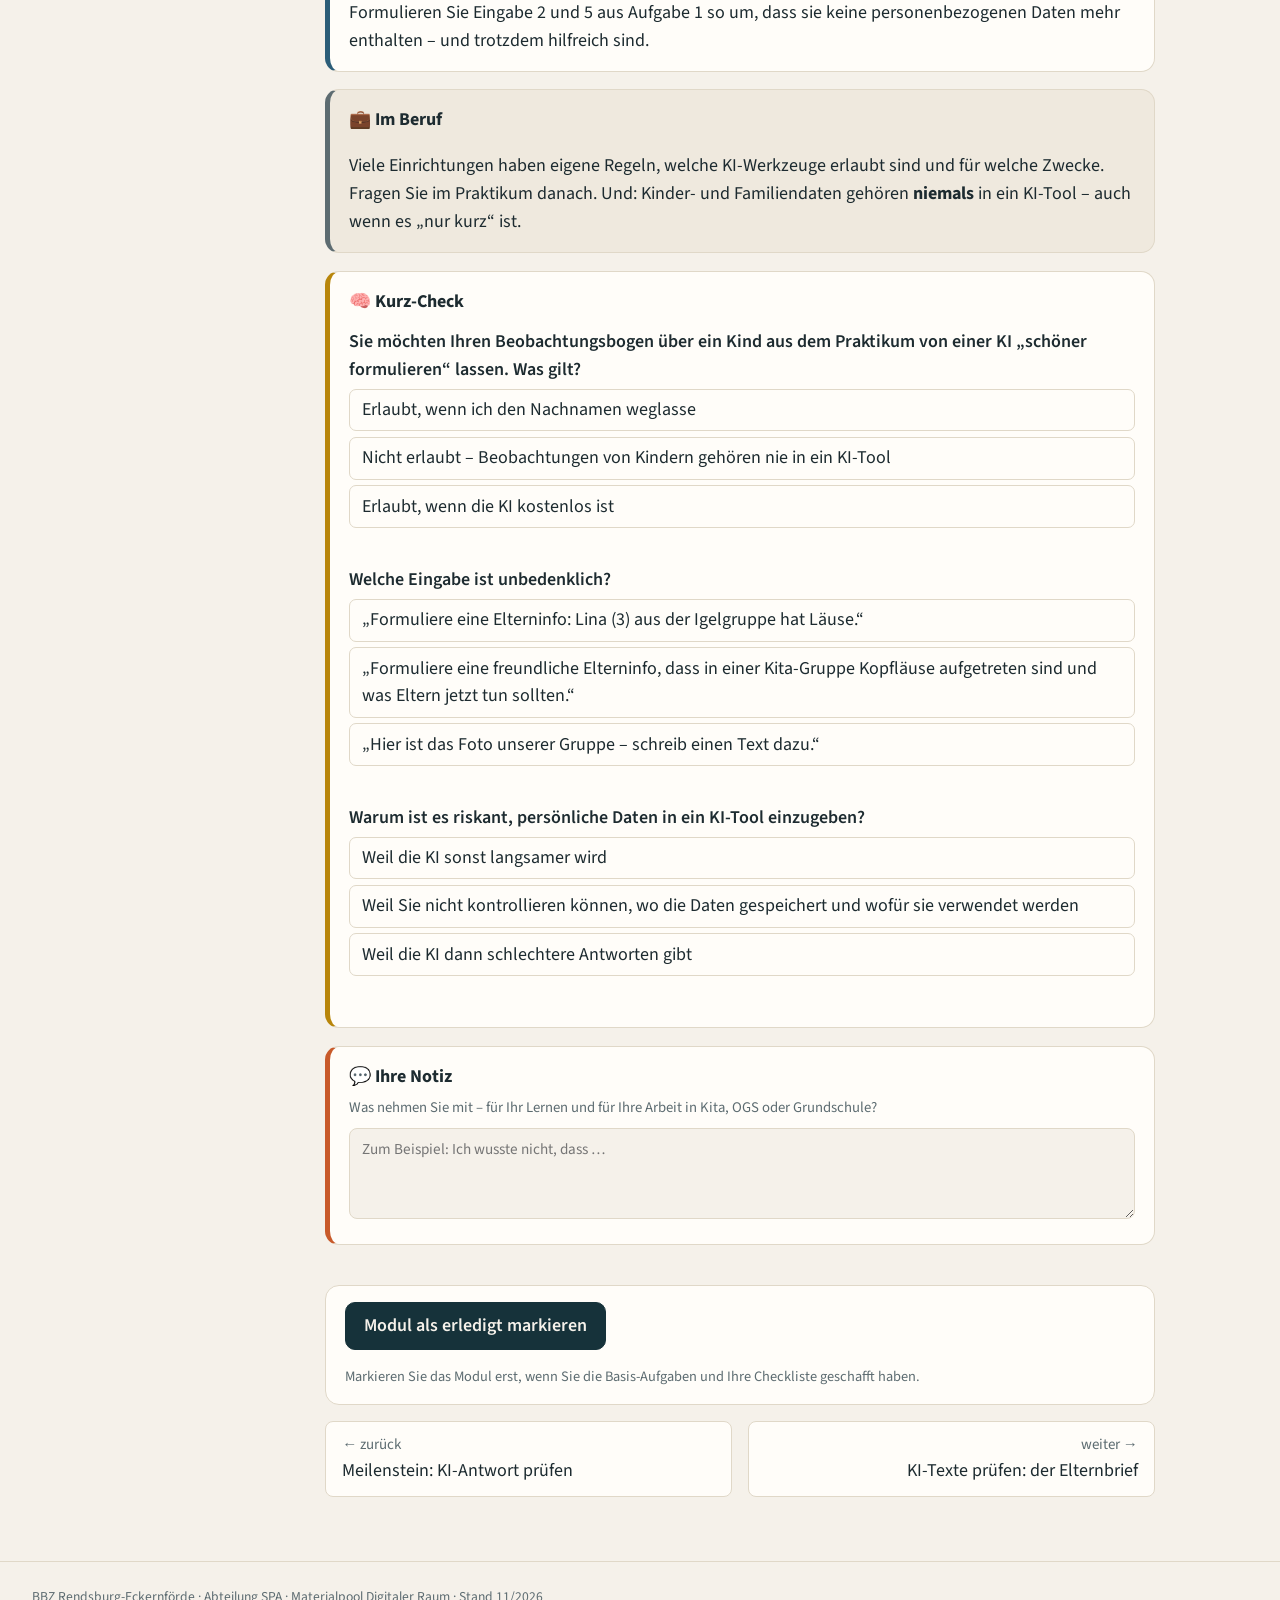
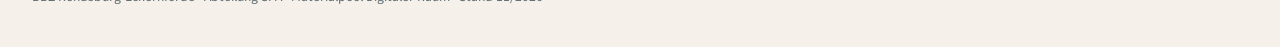
==== commit c7066fca: "Alle Module freigegeben; Moodle-Kurs in moodle/ Co-Authored-By: Claude Opus 5.5 <noreply@anthropic.c" ====
--- a/docs/b1-was-nie-in-die-ki-gehort.html
+++ b/docs/b1-was-nie-in-die-ki-gehort.html
@@ -15,7 +15,7 @@
 <div class="layout">
 <nav id="sidebar" aria-label="Lernpfad"></nav>
 <main>
-<div class="box warn"><strong>geprüft – noch nicht freigegeben</strong> – dieses Modul ist noch nicht von der Lehrkraft freigegeben.</div><div class="box goals"><div class="box-title">🎯 Das können Sie nach diesem Modul</div><ul><li>benennen, welche Daten nie in ein KI-Tool gehören,</li><li>erklären, warum „ohne Namen“ oft nicht reicht,</li><li>Eingaben so formulieren, dass keine personenbezogenen Daten enthalten sind.</li></ul></div><h2>1. Die rote Linie</h2>
+<div class="box goals"><div class="box-title">🎯 Das können Sie nach diesem Modul</div><ul><li>benennen, welche Daten nie in ein KI-Tool gehören,</li><li>erklären, warum „ohne Namen“ oft nicht reicht,</li><li>Eingaben so formulieren, dass keine personenbezogenen Daten enthalten sind.</li></ul></div><h2>1. Die rote Linie</h2>
 <p>Was Sie in ein KI-Tool eingeben, verlässt Ihr Gerät. Es wird auf Servern des Anbieters verarbeitet – je nach Anbieter auch gespeichert und manchmal zum Weitertrainieren genutzt. Sie können es <strong>nicht zurückholen</strong>.</p>
 <div class="box warn"><div class="box-title">Nie in ein KI-Tool</div><ul>
 <li><strong>Namen</strong> von Kindern, Eltern, Kolleg:innen oder Mitschüler:innen</li>
